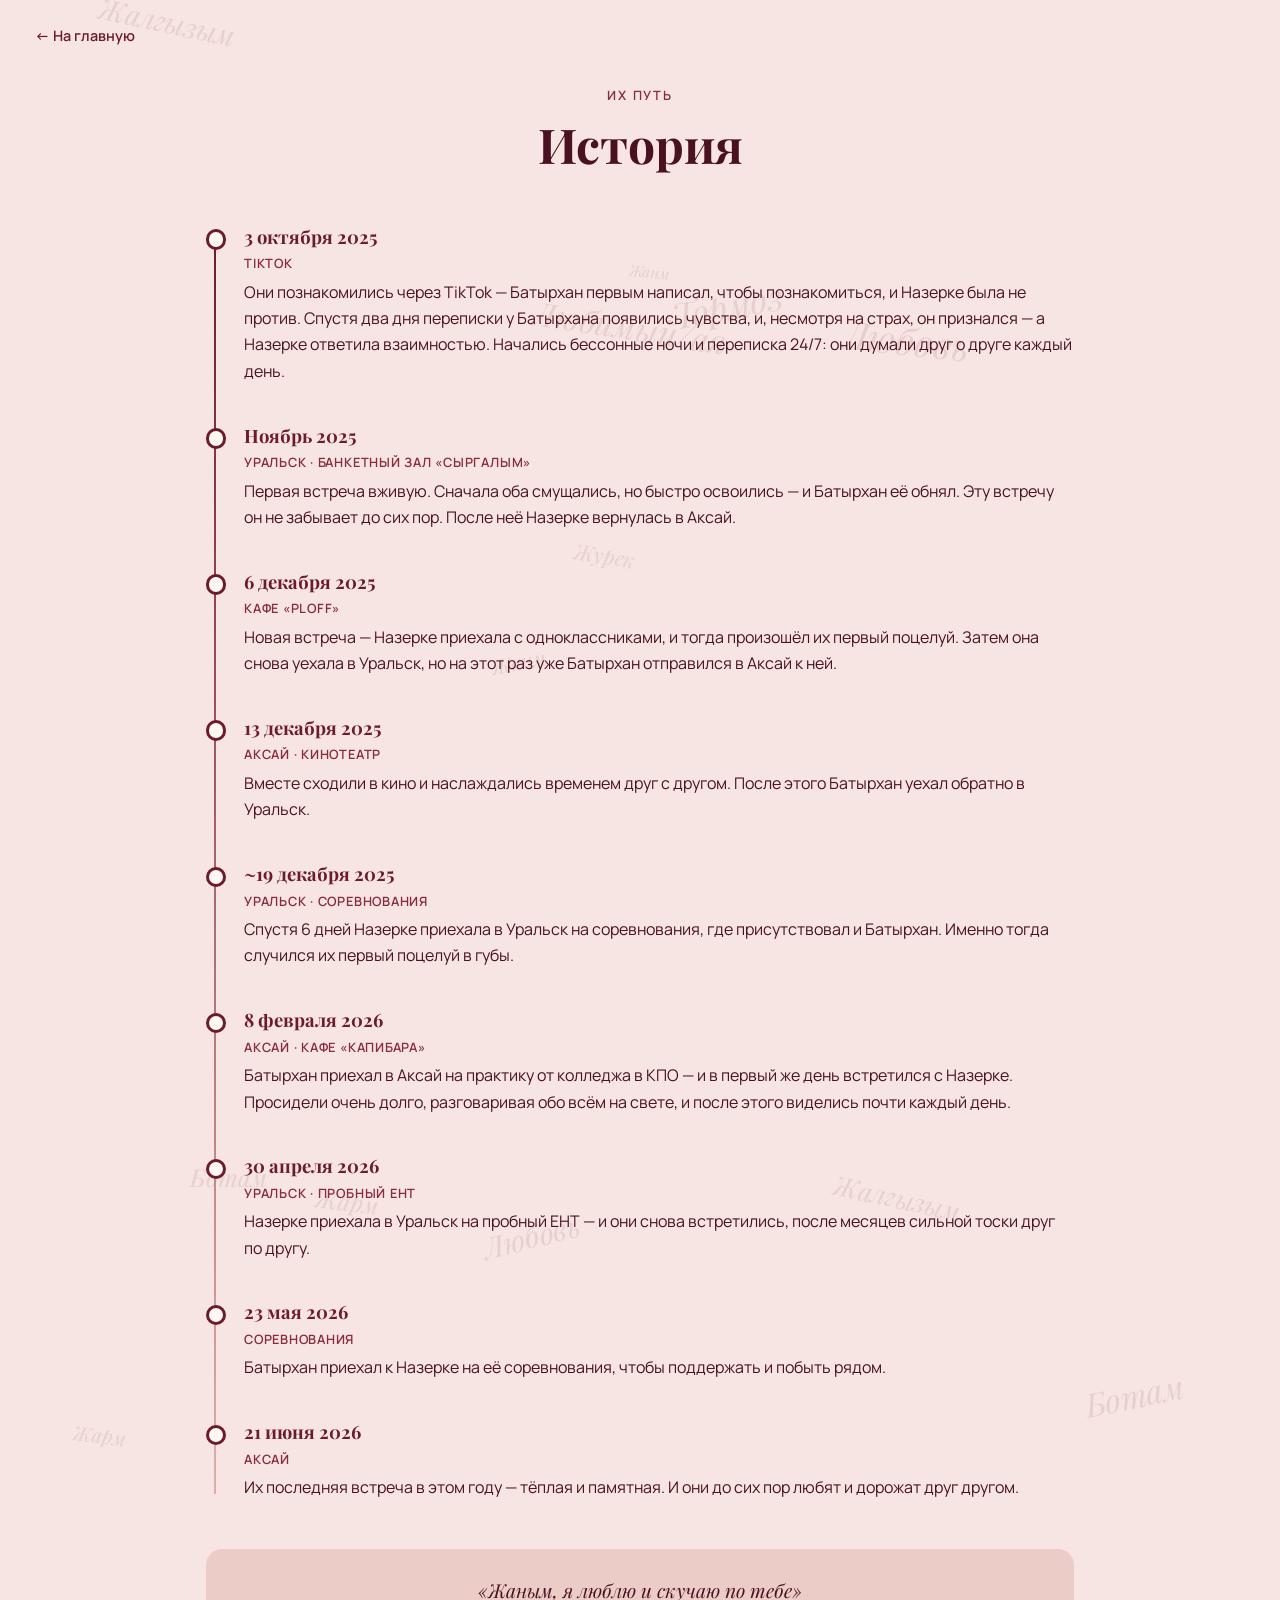
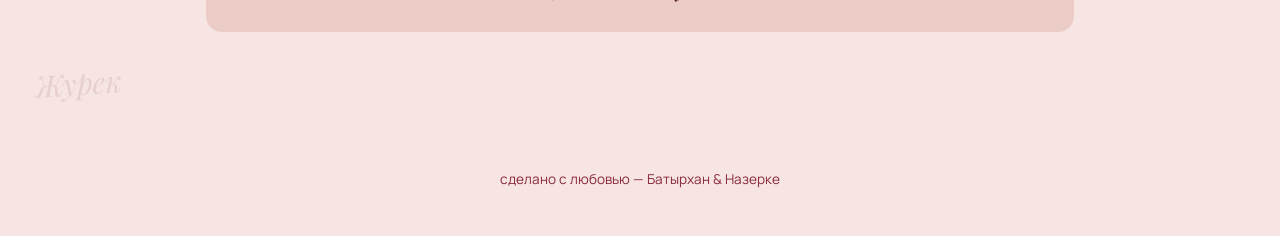
==== history.html @ f21d33e4 "Add files via upload" ====
<!DOCTYPE html>
<html lang="ru">
<head>
<meta charset="UTF-8">
<meta name="viewport" content="width=device-width, initial-scale=1.0">
<title>История — Батырхан + Назерке</title>
<link rel="stylesheet" href="style.css">
</head>
<body>

<div class="word-field" aria-hidden="true"></div>

<a href="index.html" class="back-link">&larr; На главную</a>

<div class="page">
  <div class="page-head">
    <span class="eyebrow">Их путь</span>
    <h1>История</h1>
  </div>

  <ol class="timeline">
    <li>
      <span class="t-date">3 октября 2025</span>
      <span class="t-place">TikTok</span>
      <p>Они познакомились через TikTok — Батырхан первым написал, чтобы познакомиться, и Назерке была не против. Спустя два дня переписки у Батырхана появились чувства, и, несмотря на страх, он признался — а Назерке ответила взаимностью. Начались бессонные ночи и переписка 24/7: они думали друг о друге каждый день.</p>
    </li>
    <li>
      <span class="t-date">Ноябрь 2025</span>
      <span class="t-place">Уральск · банкетный зал «Сыргалым»</span>
      <p>Первая встреча вживую. Сначала оба смущались, но быстро освоились — и Батырхан её обнял. Эту встречу он не забывает до сих пор. После неё Назерке вернулась в Аксай.</p>
    </li>
    <li>
      <span class="t-date">6 декабря 2025</span>
      <span class="t-place">кафе «Ploff»</span>
      <p>Новая встреча — Назерке приехала с одноклассниками, и тогда произошёл их первый поцелуй. Затем она снова уехала в Уральск, но на этот раз уже Батырхан отправился в Аксай к ней.</p>
    </li>
    <li>
      <span class="t-date">13 декабря 2025</span>
      <span class="t-place">Аксай · кинотеатр</span>
      <p>Вместе сходили в кино и наслаждались временем друг с другом. После этого Батырхан уехал обратно в Уральск.</p>
    </li>
    <li>
      <span class="t-date">~19 декабря 2025</span>
      <span class="t-place">Уральск · соревнования</span>
      <p>Спустя 6 дней Назерке приехала в Уральск на соревнования, где присутствовал и Батырхан. Именно тогда случился их первый поцелуй в губы.</p>
    </li>
    <li>
      <span class="t-date">8 февраля 2026</span>
      <span class="t-place">Аксай · кафе «Капибара»</span>
      <p>Батырхан приехал в Аксай на практику от колледжа в КПО — и в первый же день встретился с Назерке. Просидели очень долго, разговаривая обо всём на свете, и после этого виделись почти каждый день.</p>
    </li>
    <li>
      <span class="t-date">30 апреля 2026</span>
      <span class="t-place">Уральск · пробный ЕНТ</span>
      <p>Назерке приехала в Уральск на пробный ЕНТ — и они снова встретились, после месяцев сильной тоски друг по другу.</p>
    </li>
    <li>
      <span class="t-date">23 мая 2026</span>
      <span class="t-place">соревнования</span>
      <p>Батырхан приехал к Назерке на её соревнования, чтобы поддержать и побыть рядом.</p>
    </li>
    <li>
      <span class="t-date">21 июня 2026</span>
      <span class="t-place">Аксай</span>
      <p>Их последняя встреча в этом году — тёплая и памятная. И они до сих пор любят и дорожат друг другом.</p>
    </li>
  </ol>

  <p class="history-closing">«Жаным, я люблю и скучаю по тебе»</p>
</div>

<footer class="site-footer">сделано с любовью — Батырхан &amp; Назерке</footer>

<script src="script.js"></script>
</body>
</html>
---- style.css ----
@import url('https://fonts.googleapis.com/css2?family=Playfair+Display:ital,wght@0,500;0,600;0,700;1,500&family=Manrope:wght@400;500;600;700&display=swap');

:root{
  --blush:#ebccc7;
  --blush-light:#f6e5e2;
  --blush-deep:#dcb0aa;
  --maroon:#6d1b2b;
  --maroon-dark:#4a1220;
  --maroon-soft:#8a2a3c;
  --cream:#fff8f5;
  --gold:#c9a267;
  --serif:'Playfair Display', Georgia, serif;
  --sans:'Manrope', 'Segoe UI', sans-serif;
}

*{box-sizing:border-box;}
html{scroll-behavior:smooth;}
body{
  margin:0;
  font-family:var(--sans);
  background:var(--blush-light);
  color:var(--maroon-dark);
  position:relative;
  overflow-x:hidden;
}

a{color:inherit;text-decoration:none;}

/* ---------- scattered nickname words (decorative) ---------- */
.word-field{
  position:absolute;
  inset:0;
  z-index:0;
  pointer-events:none;
  overflow:hidden;
}
.word-field span{
  position:absolute;
  font-family:var(--serif);
  font-style:italic;
  color:var(--maroon);
  opacity:.10;
  white-space:nowrap;
  user-select:none;
}

/* ---------- top bar ---------- */
.topbar{
  position:relative;
  z-index:10;
  display:flex;
  align-items:center;
  justify-content:space-between;
  padding:1.4rem 2.2rem;
}
.logo{
  font-family:var(--serif);
  font-weight:600;
  font-size:1.3rem;
  color:var(--maroon-dark);
  letter-spacing:.02em;
}
.logo span{color:var(--maroon);}

.catalog{position:relative;}
.catalog summary{
  list-style:none;
  cursor:pointer;
  font-family:var(--sans);
  font-weight:600;
  font-size:.95rem;
  color:var(--maroon-dark);
  padding:.6rem 1.1rem;
  border:1px solid var(--maroon);
  border-radius:999px;
  display:flex;
  align-items:center;
  gap:.4rem;
  background:var(--cream);
  transition:background .2s ease, color .2s ease;
}
.catalog summary::-webkit-details-marker{display:none;}
.catalog summary:hover{background:var(--maroon);color:var(--cream);}
.catalog[open] summary{background:var(--maroon);color:var(--cream);}
.catalog .menu{
  position:absolute;
  right:0;
  top:calc(100% + .6rem);
  background:var(--cream);
  border:1px solid var(--blush-deep);
  border-radius:14px;
  box-shadow:0 18px 40px rgba(74,18,32,.16);
  min-width:230px;
  overflow:hidden;
  animation:drop .18s ease;
}
@keyframes drop{from{opacity:0;transform:translateY(-6px);}to{opacity:1;transform:translateY(0);}}
.catalog .menu a{
  display:block;
  padding:.85rem 1.2rem;
  font-size:.95rem;
  font-weight:500;
  color:var(--maroon-dark);
  border-bottom:1px solid var(--blush-light);
}
.catalog .menu a:last-child{border-bottom:none;}
.catalog .menu a:hover{background:var(--blush-light);color:var(--maroon);}

/* ---------- hero ---------- */
.hero{
  position:relative;
  z-index:1;
  display:flex;
  min-height:calc(100vh - 84px);
}
.hero-photo{
  position:relative;
  flex:1 1 50%;
  min-height:480px;
}
.hero-photo img{
  width:100%;
  height:100%;
  object-fit:cover;
  display:block;
}
.hero-photo::after{
  content:"";
  position:absolute;
  inset:0;
  background:linear-gradient(180deg, rgba(74,18,32,0) 45%, rgba(74,18,32,.55) 100%);
}
.hero-caption{
  position:absolute;
  left:0;right:0;bottom:2.2rem;
  z-index:2;
  text-align:center;
  font-family:var(--serif);
  font-size:clamp(1.6rem,3vw,2.4rem);
  font-weight:600;
  color:var(--cream);
  letter-spacing:.01em;
  text-shadow:0 2px 18px rgba(0,0,0,.35);
}
.hero-caption .plus{color:var(--gold);margin:0 .2rem;}
.hero-caption .heart{color:#e8899a;margin-left:.3rem;}

.timer-plaque{
  position:absolute;
  top:2rem;left:50%;
  transform:translateX(-50%);
  z-index:2;
  width:min(88%, 480px);
  background:rgba(74,18,32,.62);
  backdrop-filter:blur(6px);
  border:1px solid rgba(255,255,255,.25);
  border-radius:18px;
  padding:1.1rem 1rem .95rem;
  text-align:center;
}
.timer-label{
  margin:0 0 .7rem;
  font-size:.75rem;
  font-weight:600;
  letter-spacing:.12em;
  text-transform:uppercase;
  color:var(--gold);
}
.timer-grid{
  display:grid;
  grid-template-columns:repeat(6,1fr);
  gap:.4rem;
}
.tcell{
  display:flex;
  flex-direction:column;
  align-items:center;
}
.tcell span{
  font-family:var(--serif);
  font-size:clamp(1.05rem,2.3vw,1.6rem);
  font-weight:700;
  color:var(--cream);
  line-height:1;
}
.tcell small{
  margin-top:.3rem;
  font-size:.62rem;
  letter-spacing:.04em;
  color:rgba(255,248,245,.75);
  text-transform:uppercase;
}

.hero-date{
  flex:1 1 50%;
  display:flex;
  flex-direction:column;
  align-items:center;
  justify-content:center;
  gap:.6rem;
  padding:3rem 2rem;
  text-align:center;
  background:
    radial-gradient(circle at 30% 20%, rgba(255,255,255,.5), transparent 55%),
    var(--blush);
}
.date-eyebrow{
  margin:0;
  font-size:.85rem;
  font-weight:600;
  letter-spacing:.14em;
  text-transform:uppercase;
  color:var(--maroon-soft);
}
.date-big{
  margin:0;
  font-family:var(--serif);
  font-weight:700;
  font-size:clamp(2.6rem,6vw,4.4rem);
  color:var(--maroon-dark);
  line-height:1;
}
.date-sub{
  margin:.2rem 0 0;
  font-size:.95rem;
  color:var(--maroon-soft);
  max-width:26ch;
}
.date-quote{
  margin-top:1.6rem;
  font-family:var(--serif);
  font-style:italic;
  font-size:1.05rem;
  color:var(--maroon);
  max-width:28ch;
}

@media (max-width:820px){
  .hero{flex-direction:column;}
  .hero-photo{min-height:56vh;}
  .timer-grid{grid-template-columns:repeat(3,1fr);row-gap:.7rem;}
  .timer-plaque{top:1.2rem;}
}

/* ---------- generic page shell (history / photos / nicknames) ---------- */
.page{
  position:relative;
  z-index:1;
  max-width:920px;
  margin:0 auto;
  padding:1rem 1.6rem 5rem;
}
.page-head{
  text-align:center;
  margin:1.5rem 0 3rem;
}
.page-head .eyebrow{
  display:block;
  font-size:.8rem;
  font-weight:600;
  letter-spacing:.14em;
  text-transform:uppercase;
  color:var(--maroon-soft);
  margin-bottom:.5rem;
}
.page-head h1{
  font-family:var(--serif);
  font-weight:700;
  font-size:clamp(2rem,4.5vw,3rem);
  color:var(--maroon-dark);
  margin:0;
}
.back-link{
  display:inline-flex;
  align-items:center;
  gap:.4rem;
  margin:1.6rem 2.2rem 0;
  font-weight:600;
  font-size:.9rem;
  color:var(--maroon);
  position:relative;
  z-index:10;
}
.back-link:hover{text-decoration:underline;}

/* ---------- history timeline ---------- */
.timeline{
  position:relative;
  padding-left:2.4rem;
  margin:0;
  list-style:none;
}
.timeline::before{
  content:"";
  position:absolute;
  left:.55rem;
  top:.4rem;
  bottom:.4rem;
  width:2px;
  background:linear-gradient(var(--maroon), var(--blush-deep));
}
.timeline li{
  position:relative;
  padding-bottom:2.4rem;
}
.timeline li:last-child{padding-bottom:0;}
.timeline li::before{
  content:"";
  position:absolute;
  left:-2.4rem;
  top:.35rem;
  width:.9rem;
  height:.9rem;
  border-radius:50%;
  background:var(--cream);
  border:3px solid var(--maroon);
}
.timeline .t-date{
  display:inline-block;
  font-family:var(--serif);
  font-weight:700;
  font-size:1.15rem;
  color:var(--maroon);
  margin-bottom:.35rem;
}
.timeline .t-place{
  display:block;
  font-size:.8rem;
  font-weight:600;
  letter-spacing:.06em;
  text-transform:uppercase;
  color:var(--maroon-soft);
  margin-bottom:.4rem;
}
.timeline p{
  margin:0;
  line-height:1.65;
  color:var(--maroon-dark);
}
.history-closing{
  margin-top:3rem;
  padding:1.8rem;
  border-radius:16px;
  background:var(--blush);
  text-align:center;
  font-family:var(--serif);
  font-style:italic;
  font-size:1.2rem;
  color:var(--maroon-dark);
}

/* ---------- nicknames page ---------- */
.nick-grid{
  display:flex;
  flex-wrap:wrap;
  justify-content:center;
  align-items:center;
  gap:1.1rem 1.6rem;
  padding:1rem 0 2rem;
}
.nick-grid span{
  font-family:var(--serif);
  font-weight:700;
  color:var(--maroon);
  background:var(--cream);
  border:1px solid var(--blush-deep);
  padding:.7rem 1.4rem;
  border-radius:999px;
  box-shadow:0 10px 24px rgba(109,27,43,.08);
}
.nick-grid span:nth-child(2n){color:var(--cream);background:var(--maroon);border-color:var(--maroon-dark);}
.nick-grid span:nth-child(3n){font-size:1.15em;}
.nick-grid span:nth-child(5n){font-size:.9em;}

/* ---------- photo gallery ---------- */
.gallery{
  display:grid;
  grid-template-columns:repeat(auto-fit,minmax(220px,1fr));
  gap:1.1rem;
}
.gallery figure{
  margin:0;
  border-radius:16px;
  overflow:hidden;
  background:var(--cream);
  box-shadow:0 14px 30px rgba(109,27,43,.12);
  aspect-ratio:1/1;
}
.gallery img{
  width:100%;
  height:100%;
  object-fit:cover;
  display:block;
}
.gallery-note{
  margin:0 0 2rem;
  padding:1rem 1.2rem;
  border-radius:12px;
  background:var(--blush);
  font-size:.9rem;
  color:var(--maroon-dark);
  line-height:1.6;
}
.gallery-note code{
  background:var(--cream);
  padding:.1rem .4rem;
  border-radius:6px;
  font-size:.85em;
}

footer.site-footer{
  position:relative;
  z-index:1;
  text-align:center;
  padding:2.4rem 1rem 3rem;
  font-size:.85rem;
  color:var(--maroon-soft);
}
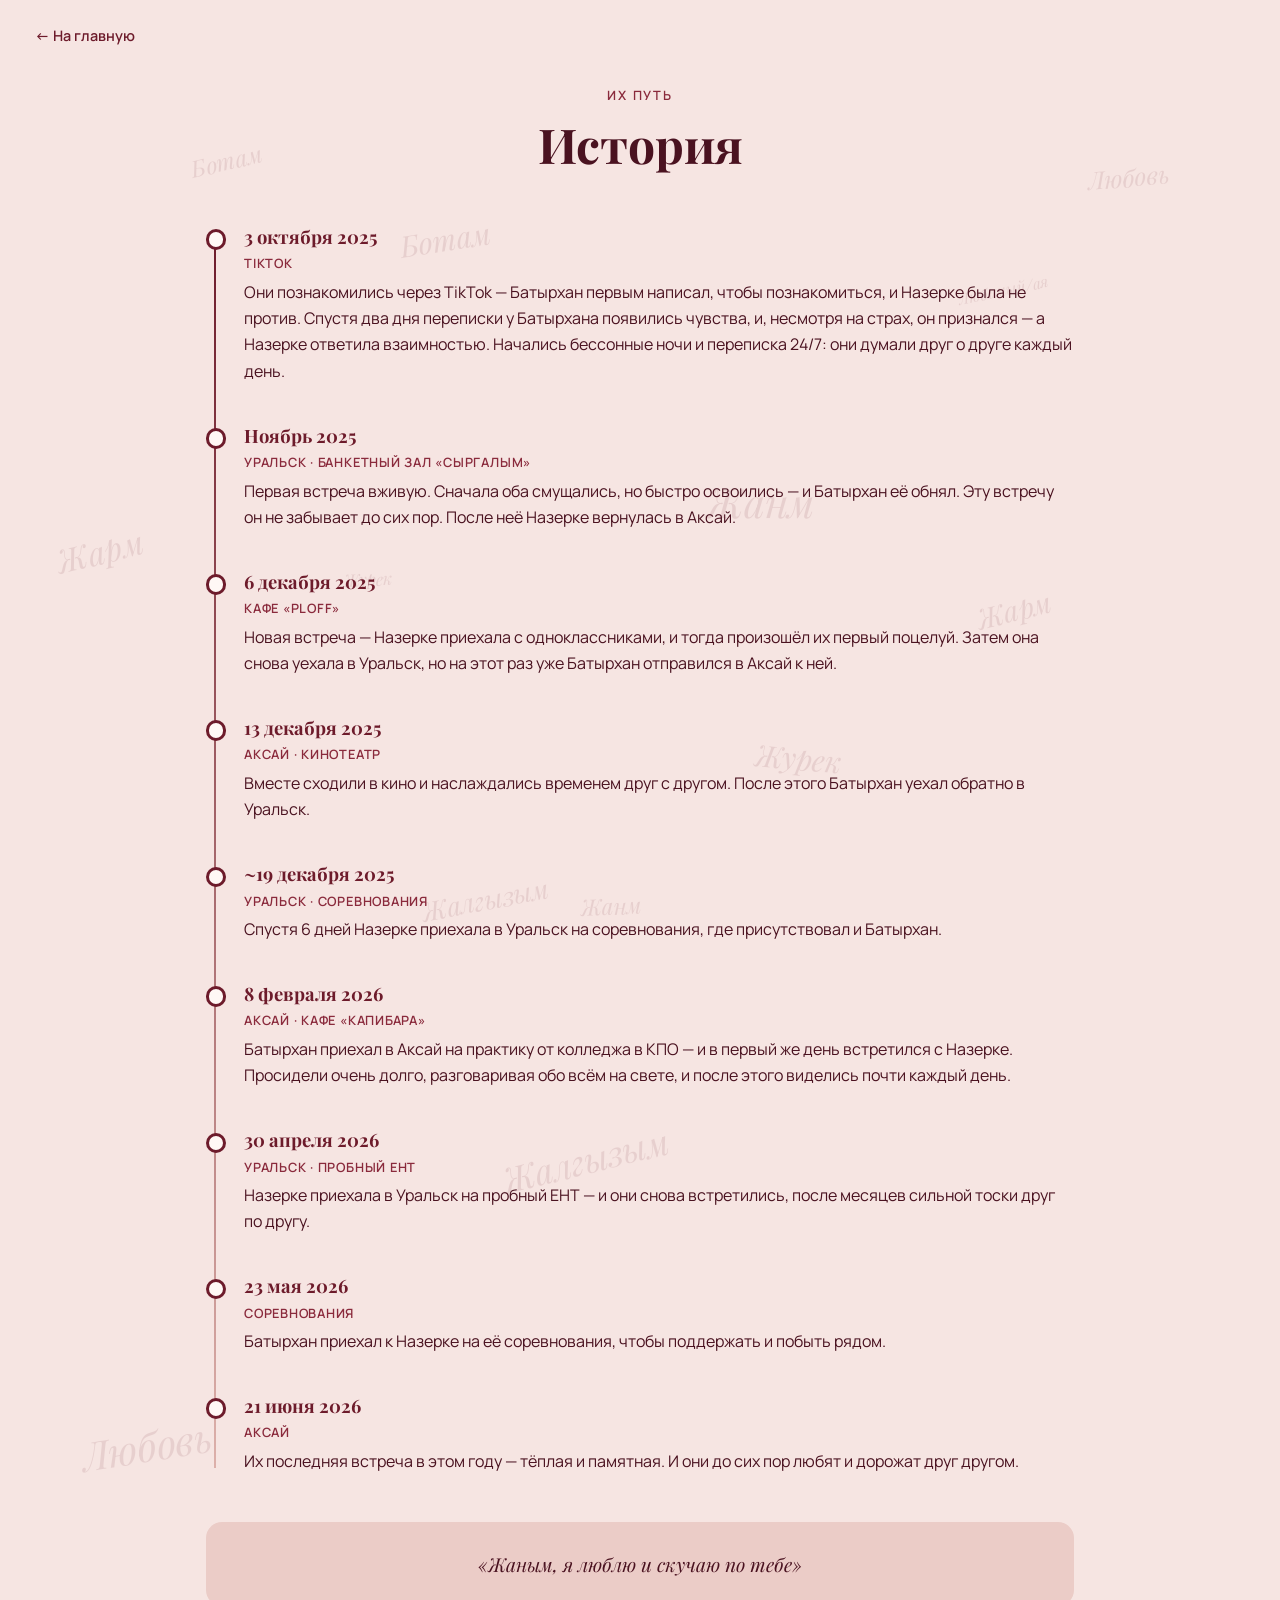
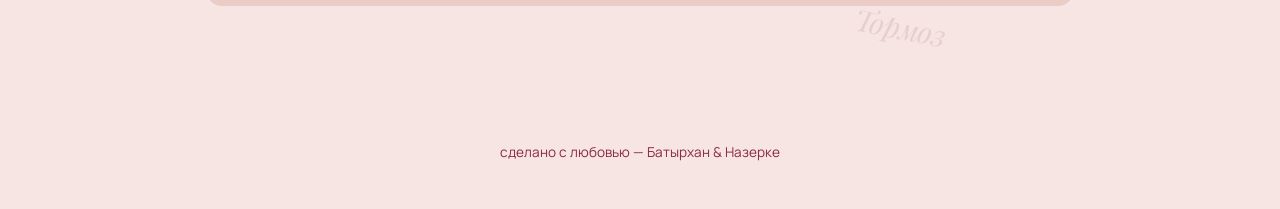
==== commit d1c07776: "Edit history entry to remove first kiss mention Removed a sentence about the first kiss from the his" ====
--- a/history.html
+++ b/history.html
@@ -42,7 +42,7 @@
     <li>
       <span class="t-date">~19 декабря 2025</span>
       <span class="t-place">Уральск · соревнования</span>
-      <p>Спустя 6 дней Назерке приехала в Уральск на соревнования, где присутствовал и Батырхан. Именно тогда случился их первый поцелуй в губы.</p>
+      <p>Спустя 6 дней Назерке приехала в Уральск на соревнования, где присутствовал и Батырхан.</p>
     </li>
     <li>
       <span class="t-date">8 февраля 2026</span>
